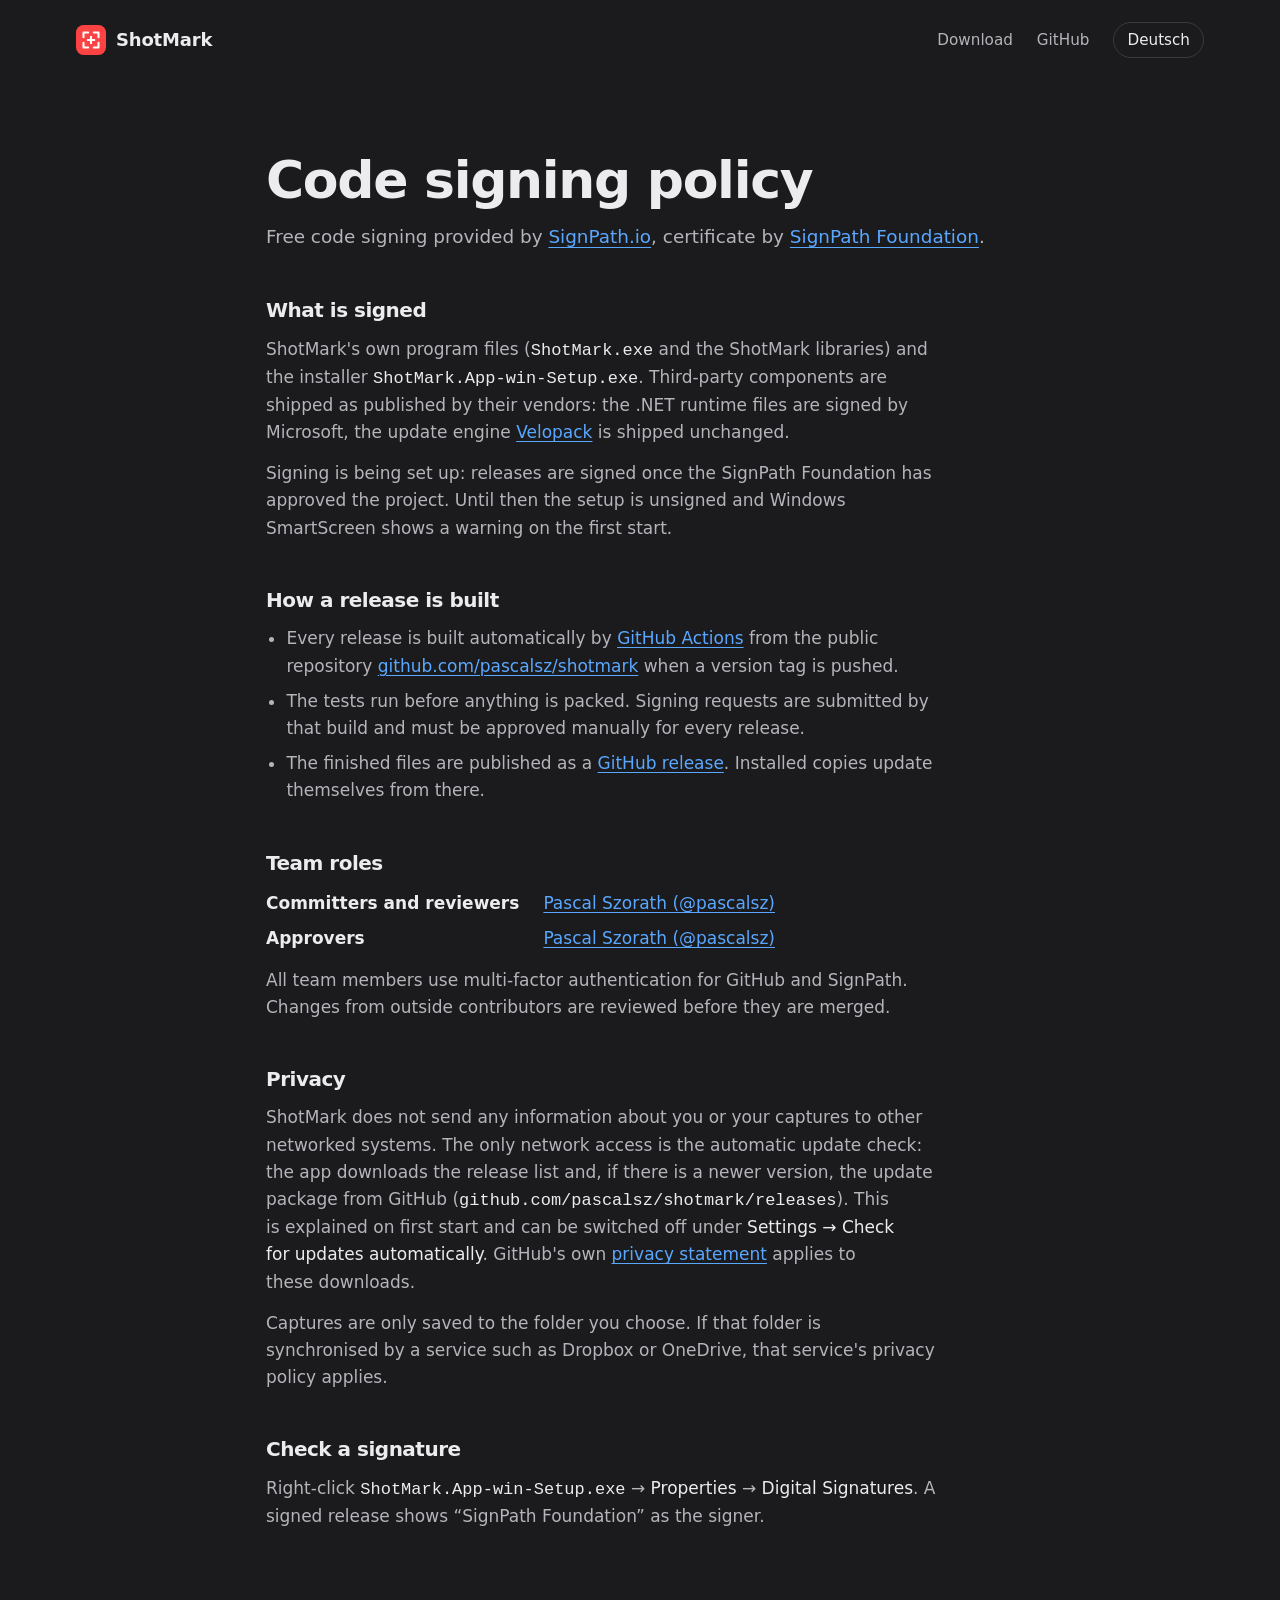
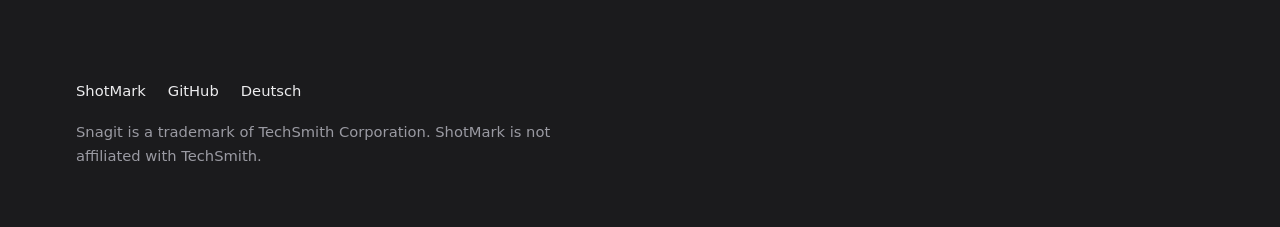
==== site/code-signing/index.html @ 4e8132b8 "feat(site): code signing policy page (en/de), linked from home and download Prepares the SignPath Fo" ====
<!doctype html>
<html lang="en">
<head>
  <meta charset="utf-8">
  <meta name="viewport" content="width=device-width, initial-scale=1">
  <title>Code signing policy – ShotMark</title>
  <meta name="description" content="How ShotMark releases are built and code-signed, who approves them, and what the app sends over the network.">
  <link rel="canonical" href="https://pascalsz.github.io/shotmark/code-signing/">
  <link rel="alternate" hreflang="en" href="https://pascalsz.github.io/shotmark/code-signing/">
  <link rel="alternate" hreflang="de" href="https://pascalsz.github.io/shotmark/de/code-signing/">
  <link rel="alternate" hreflang="x-default" href="https://pascalsz.github.io/shotmark/code-signing/">
  <meta name="theme-color" content="#1b1b1d">
  <link rel="icon" href="../favicon.ico" sizes="any">
  <link rel="stylesheet" href="../assets/style.css">
</head>
<body>
  <a class="skip" href="#main">Skip to content</a>

  <header class="site-header">
    <div class="wrap">
      <a class="brand" href="../" aria-label="ShotMark home">
        <svg viewBox="0 0 32 32" aria-hidden="true"><rect width="32" height="32" rx="8" fill="#fc4242"/><path d="M8 13V8h5M19 8h5v5M24 19v5h-5M13 24H8v-5M16 12.5v7M12.5 16h7" fill="none" stroke="#fff" stroke-width="2.2" stroke-linecap="round" stroke-linejoin="round"/></svg>
        ShotMark
      </a>
      <nav class="site-nav" aria-label="Main">
        <a href="../#download">Download</a>
        <a href="https://github.com/pascalsz/shotmark">GitHub</a>
        <a class="lang" href="../de/code-signing/" hreflang="de" lang="de">Deutsch</a>
      </nav>
    </div>
  </header>

  <main id="main" class="policy">
    <div class="wrap">
      <h1>Code signing policy</h1>
      <p class="policy-lede">Free code signing provided by <a href="https://about.signpath.io/">SignPath.io</a>, certificate by <a href="https://signpath.org/">SignPath Foundation</a>.</p>

      <section aria-labelledby="what">
        <h2 id="what">What is signed</h2>
        <p>ShotMark's own program files (<code>ShotMark.exe</code> and the ShotMark libraries) and the installer <code>ShotMark.App-win-Setup.exe</code>. Third-party components are shipped as published by their vendors: the .NET runtime files are signed by Microsoft, the update engine <a href="https://github.com/velopack/velopack">Velopack</a> is shipped unchanged.</p>
        <p>Signing is being set up: releases are signed once the SignPath Foundation has approved the project. Until then the setup is unsigned and Windows SmartScreen shows a warning on the first start.</p>
      </section>

      <section aria-labelledby="how">
        <h2 id="how">How a release is built</h2>
        <ul>
          <li>Every release is built automatically by <a href="https://github.com/pascalsz/shotmark/blob/main/.github/workflows/release.yml">GitHub Actions</a> from the public repository <a href="https://github.com/pascalsz/shotmark">github.com/pascalsz/shotmark</a> when a version tag is pushed.</li>
          <li>The tests run before anything is packed. Signing requests are submitted by that build and must be approved manually for every release.</li>
          <li>The finished files are published as a <a href="https://github.com/pascalsz/shotmark/releases">GitHub release</a>. Installed copies update themselves from there.</li>
        </ul>
      </section>

      <section aria-labelledby="team">
        <h2 id="team">Team roles</h2>
        <dl class="roles">
          <dt>Committers and reviewers</dt><dd><a href="https://github.com/pascalsz">Pascal Szorath (@pascalsz)</a></dd>
          <dt>Approvers</dt><dd><a href="https://github.com/pascalsz">Pascal Szorath (@pascalsz)</a></dd>
        </dl>
        <p>All team members use multi-factor authentication for GitHub and SignPath. Changes from outside contributors are reviewed before they are merged.</p>
      </section>

      <section aria-labelledby="privacy">
        <h2 id="privacy">Privacy</h2>
        <p>ShotMark does not send any information about you or your captures to other networked systems. The only network access is the automatic update check: the app downloads the release list and, if there is a newer version, the update package from GitHub (<code>github.com/pascalsz/shotmark/releases</code>). This is explained on first start and can be switched off under <em>Settings → Check for updates automatically</em>. GitHub's own <a href="https://docs.github.com/en/site-policy/privacy-policies/github-general-privacy-statement">privacy statement</a> applies to these downloads.</p>
        <p>Captures are only saved to the folder you choose. If that folder is synchronised by a service such as Dropbox or OneDrive, that service's privacy policy applies.</p>
      </section>

      <section aria-labelledby="verify">
        <h2 id="verify">Check a signature</h2>
        <p>Right-click <code>ShotMark.App-win-Setup.exe</code> → <em>Properties</em> → <em>Digital Signatures</em>. A signed release shows “SignPath Foundation” as the signer.</p>
      </section>
    </div>
  </main>

  <footer class="site-footer">
    <div class="wrap">
      <div>
        <div class="footer-links">
          <a href="../">ShotMark</a>
          <a href="https://github.com/pascalsz/shotmark">GitHub</a>
          <a href="../de/code-signing/" hreflang="de" lang="de">Deutsch</a>
        </div>
        <p>Snagit is a trademark of TechSmith Corporation. ShotMark is not affiliated with TechSmith.</p>
      </div>
    </div>
  </footer>
</body>
</html>
---- site/assets/style.css ----
/* ShotMark project site – the page is marked up the way ShotMark marks up a capture. */

:root {
  --ground: #1b1b1d;
  --ground-deep: #141416;
  --panel: #232326;
  --raise: #2a2a2e;
  --line: #3a3a40;
  --text: #ececee;
  --dim: #b4b4bb;
  --faint: #9a9aa2;
  --mark: #fc4242;
  --mark-text: #ff6b6b;
  --ok: #3dbe5c;
  --link: #5aa7ff;
  --button: #1f6fe0;
  --button-hover: #1a5fc4;
  --gutter: clamp(20px, 5vw, 56px);
  --measure: 62ch;
  --display: "Segoe UI Variable Display", "Segoe UI", system-ui, -apple-system, "Helvetica Neue", sans-serif;
  --body: "Segoe UI Variable Text", "Segoe UI", system-ui, -apple-system, "Helvetica Neue", sans-serif;
  --mark-shadow: drop-shadow(1px 2px 1px rgb(0 0 0 / 0.16)) drop-shadow(2px 3px 2px rgb(0 0 0 / 0.12)) drop-shadow(3px 4px 3px rgb(0 0 0 / 0.08));
  color-scheme: dark;
}

*,
*::before,
*::after { box-sizing: border-box; }

html {
  background: var(--ground);
  scroll-behavior: smooth;
  scroll-padding-top: 24px;
  -webkit-text-size-adjust: 100%;
  scrollbar-color: var(--line) var(--ground-deep);
}

body {
  margin: 0;
  color: var(--text);
  font: 400 1.0625rem/1.6 var(--body);
  -webkit-font-smoothing: antialiased;
  overflow-x: clip;
}

::selection { background: rgb(252 66 66 / 0.35); color: #fff; }

img, svg { display: block; max-width: 100%; }
img { height: auto; }

a { color: var(--link); text-underline-offset: 0.2em; text-decoration-thickness: 1px; }
a:not(.button):not(.skip):hover { color: #8cc2ff; }

:focus-visible {
  outline: 2px solid var(--link);
  outline-offset: 3px;
  border-radius: 4px;
}

h1, h2, h3 {
  font-family: var(--display);
  line-height: 1.08;
  letter-spacing: -0.025em;
  text-wrap: balance;
  margin: 0;
}

h2 { font-size: clamp(2rem, 4.2vw, 3.25rem); font-weight: 700; }
h3 { font-size: 1.25rem; font-weight: 650; letter-spacing: -0.01em; }

p { margin: 0; text-wrap: pretty; }

kbd {
  display: inline-block;
  min-width: 1.9em;
  padding: 0.12em 0.5em 0.18em;
  border: 1px solid var(--line);
  border-bottom-width: 3px;
  border-radius: 6px;
  background: var(--raise);
  color: var(--text);
  font: 600 0.82em/1.4 var(--body);
  text-align: center;
  white-space: nowrap;
}

.skip {
  position: absolute;
  left: var(--gutter);
  top: -60px;
  padding: 10px 14px;
  background: var(--button);
  color: #fff;
  border-radius: 8px;
  z-index: 10;
}
.skip:focus { top: 12px; }
.skip:hover { color: #fff; }

.wrap {
  width: 100%;
  max-width: 1240px;
  margin-inline: auto;
  padding-inline: var(--gutter);
}

/* ---------- header ---------- */

.site-header { padding-block: 22px; }
.site-header .wrap { display: flex; align-items: center; gap: 28px; }

.brand {
  display: inline-flex;
  align-items: center;
  gap: 10px;
  color: var(--text);
  font: 700 1.125rem/1 var(--display);
  letter-spacing: -0.01em;
  text-decoration: none;
  margin-right: auto;
}
.brand:hover { color: var(--text); }
.brand svg { width: 30px; height: 30px; }

.site-nav { display: flex; align-items: center; gap: 24px; }
.site-nav a {
  color: var(--dim);
  font-size: 0.95rem;
  text-decoration: none;
  padding-block: 6px;
}
.site-nav a:hover { color: var(--text); }
.site-nav .lang {
  color: var(--text);
  border: 1px solid var(--line);
  border-radius: 999px;
  padding: 5px 13px;
}
.site-nav .lang:hover { border-color: var(--faint); }

/* ---------- buttons ---------- */

.actions { display: flex; flex-wrap: wrap; align-items: center; gap: 12px 18px; }

.button {
  display: inline-flex;
  align-items: center;
  gap: 10px;
  min-height: 48px;
  padding: 12px 22px;
  border-radius: 10px;
  background: var(--button);
  color: #fff;
  font: 600 1.0625rem/1.2 var(--body);
  text-decoration: none;
  box-shadow: 0 1px 0 rgb(255 255 255 / 0.18) inset, 0 6px 14px -6px rgb(0 0 0 / 0.6);
  transition: background-color 160ms ease-out, transform 160ms ease-out;
}
.button:hover { background: var(--button-hover); color: #fff; }
.button:active { transform: translateY(1px); }
.button svg { width: 20px; height: 20px; flex: none; }
.button.big { min-height: 58px; padding: 15px 28px; font-size: 1.15rem; border-radius: 12px; }

.text-link {
  display: inline-flex;
  align-items: center;
  gap: 8px;
  min-height: 44px;
  color: var(--text);
  font-weight: 600;
  text-decoration: none;
}
.text-link:hover { color: var(--text); text-decoration: underline; }
.text-link svg { width: 18px; height: 18px; }

/* ---------- marks (the app's annotation shapes) ---------- */

.mark-box {
  position: relative;
  display: inline-block;
  padding: 0 0.12em;
  margin: 0 -0.04em;
}
.mark-box > svg:first-of-type {
  position: absolute;
  inset: -0.06em -0.12em -0.02em;
  width: calc(100% + 0.24em);
  height: calc(100% + 0.08em);
  max-width: none; /* the global svg { max-width: 100% } would clip the overhang */
  overflow: visible;
  pointer-events: none;
  filter: var(--mark-shadow);
}
.mark-box rect {
  fill: none;
  stroke: var(--mark);
  stroke-width: 4;
  stroke-linejoin: miter;
  vector-effect: non-scaling-stroke;
}

.mark-arrow { overflow: visible; filter: var(--mark-shadow); pointer-events: none; }
.mark-arrow path { fill: none; stroke: var(--mark); stroke-width: 7; stroke-linecap: butt; }

.mark-check, .mark-cross { flex: none; overflow: visible; filter: var(--mark-shadow); }
.mark-check path, .mark-cross path { fill: none; stroke-linecap: round; stroke-linejoin: round; }
.mark-check path { stroke: var(--ok); stroke-width: 3.4; }
.mark-cross path { stroke: var(--mark); stroke-width: 3.1; }

.mark-blur {
  color: transparent;
  border-radius: 2px;
  background-color: #6e6e76;
  background-image:
    linear-gradient(90deg, rgb(255 255 255 / 0.22) 50%, transparent 50%),
    linear-gradient(rgb(0 0 0 / 0.18) 50%, transparent 50%);
  background-size: 0.62em 0.62em, 0.62em 0.62em;
  -webkit-box-decoration-break: clone;
  box-decoration-break: clone;
  padding: 0 0.1em;
}

/* Frame annotation laid over a screenshot, positioned in % of the image */
.shot { position: relative; }
.shot-mark {
  position: absolute;
  left: var(--x); top: var(--y); width: var(--w); height: var(--h);
  pointer-events: none;
}
.shot-mark svg { position: absolute; inset: 0; width: 100%; height: 100%; overflow: visible; filter: var(--mark-shadow); }
.shot-mark rect { fill: none; stroke: var(--mark); stroke-width: 4; vector-effect: non-scaling-stroke; }
.shot-mark span {
  position: absolute;
  bottom: calc(100% + 10px);
  left: 0;
  color: var(--mark-text);
  font: 700 clamp(0.95rem, 1.6vw, 1.35rem)/1.1 var(--display);
  white-space: nowrap;
  text-shadow: 1px 2px 2px rgb(0 0 0 / 0.5);
}
.shot-mark.label-right span { left: auto; right: 0; }
.shot-mark.label-side span { left: calc(100% + 12px); bottom: auto; top: 50%; transform: translateY(-50%); }

/* Draw-in: the marks are complete without JS; with JS they draw themselves once on entering the view */
/* site.js measures every mark (--len) and gives frames a pixel viewBox; without it the strokes are plain and complete */
.js .is-sized rect { vector-effect: none; }
.js [data-draw] { stroke-dasharray: var(--len); stroke-dashoffset: var(--len); }
.js .is-drawn [data-draw] { stroke-dashoffset: 0; transition: stroke-dashoffset 700ms cubic-bezier(0.22, 1, 0.36, 1) var(--delay, 0ms); }

@media (prefers-reduced-motion: reduce) {
  html { scroll-behavior: auto; }
  .js [data-draw], .js .is-drawn [data-draw] { stroke-dashoffset: 0; transition: none; }
  .button { transition: none; }
}

/* ---------- hero ---------- */

.hero { padding-block: clamp(36px, 7vw, 92px) 0; }
.hero-text { position: relative; max-width: 760px; }

.hero h1 {
  font-size: clamp(3rem, 8.4vw, 6rem);
  font-weight: 750;
  letter-spacing: -0.035em;
  line-height: 1.02;
}
/* room after the frame so the full stop sits outside it */
.hero h1 .mark-box { padding-right: calc(0.12em + 0.035em); margin-right: calc(0.12em + 6px); }
.hero h1 .mark-box > svg:first-of-type { inset: -0.02em -0.12em 0.02em; }

/* the arrow hangs off the framed word: it points at the frame from the right, above the full stop */
.hero .mark-box > .mark-arrow {
  position: absolute;
  inset: auto;
  top: 0.04em;
  left: calc(100% + 0.12em + 4px);
  width: 1.6em;
  height: 0.8em;
}
.mark-arrow .head { fill: var(--mark); stroke: none; }
/* The head appears once its shaft has drawn; without site.js --head stays unset and the head is simply there */
.js .mark-arrow .head { fill-opacity: var(--head, 1); }
.js .is-drawn .mark-arrow .head { fill-opacity: 1; transition: fill-opacity 160ms ease-out var(--delay, 0ms); }

.hero .lede {
  margin-top: 26px;
  max-width: 34ch;
  color: var(--dim);
  font-size: clamp(1.15rem, 1.9vw, 1.4rem);
  line-height: 1.5;
}
.hero .actions { margin-top: 34px; }

.facts {
  display: flex;
  flex-wrap: wrap;
  gap: 10px 26px;
  margin: 26px 0 0;
  padding: 0;
  list-style: none;
  color: var(--dim);
  font-size: 0.98rem;
}
.facts li { display: inline-flex; align-items: center; gap: 8px; }
.facts .mark-check { width: 20px; height: 20px; }

.window {
  margin-top: clamp(48px, 7vw, 84px);
  border: 1px solid var(--line);
  border-radius: 10px;
  background: var(--panel);
  overflow: hidden;
  box-shadow: 0 40px 80px -40px rgb(0 0 0 / 0.85), 0 2px 0 rgb(255 255 255 / 0.04) inset;
}
.window-bar {
  display: flex;
  align-items: center;
  gap: 10px;
  height: 36px;
  padding-inline: 14px;
  background: var(--raise);
  border-bottom: 1px solid var(--line);
  color: var(--dim);
  font-size: 0.8rem;
}
.window-bar svg { width: 16px; height: 16px; }
.window-bar .controls { margin-left: auto; display: flex; gap: 22px; }
.window-bar .controls svg { width: 12px; height: 12px; stroke: var(--faint); fill: none; stroke-width: 1.2; }

/* ---------- sections ---------- */

.section { padding-block: clamp(72px, 11vw, 140px) 0; }
.section-head { max-width: 760px; }
.section-head p { margin-top: 18px; color: var(--dim); font-size: 1.15rem; max-width: var(--measure); }

.split {
  display: grid;
  grid-template-columns: minmax(0, 5fr) minmax(0, 7fr);
  gap: clamp(32px, 5vw, 72px);
  align-items: center;
  margin-top: clamp(36px, 5vw, 56px);
}
.split.flip { grid-template-columns: minmax(0, 7fr) minmax(0, 5fr); }
.split.flip > :first-child { order: 2; }

.shot img, .stack img {
  border-radius: 10px;
  border: 1px solid var(--line);
  box-shadow: 0 30px 60px -36px rgb(0 0 0 / 0.9);
}

/* steps */
.steps { margin: 0; padding: 0; list-style: none; counter-reset: step; display: grid; gap: 30px; }
.steps li { display: grid; grid-template-columns: 44px 1fr; gap: 2px 18px; counter-increment: step; }
.steps li::before {
  content: counter(step);
  grid-row: span 2;
  display: grid;
  place-items: center;
  width: 44px;
  height: 44px;
  border: 2px solid var(--mark);
  color: var(--text);
  font: 700 1.15rem/1 var(--display);
}
.steps h3 { align-self: center; }
.steps p { color: var(--dim); }
.saved {
  display: inline-flex;
  align-items: center;
  gap: 10px;
  margin-top: 30px;
  color: var(--text);
  font-weight: 600;
}
.saved .mark-check { width: 22px; height: 22px; }

/* tools */
.tools {
  display: grid;
  grid-template-columns: repeat(auto-fill, minmax(min(100%, 320px), 1fr));
  gap: 0 clamp(24px, 4vw, 56px);
  margin: clamp(36px, 5vw, 56px) 0 0;
  padding: 0;
  list-style: none;
  border-top: 1px solid var(--line);
}
.tools li {
  display: grid;
  grid-template-columns: 28px 1fr auto;
  gap: 4px 16px;
  align-items: start;
  padding: 22px 0;
  border-bottom: 1px solid var(--line);
}
.tools .icon { width: 26px; height: 26px; margin-top: 1px; fill: none; stroke: var(--text); stroke-width: 1.6; stroke-linecap: round; stroke-linejoin: round; }
.tools .icon.filled { fill: var(--text); stroke: none; }
.tools h3 { font-size: 1.1rem; }
.tools p { grid-column: 2 / 4; color: var(--dim); font-size: 0.98rem; }
.tools kbd { justify-self: end; }
.demo-line {
  margin-top: 34px;
  color: var(--dim);
  font-size: 1.15rem;
  max-width: var(--measure);
}
.demo-line strong { color: var(--text); font-weight: 600; }

/* more */
.stack { position: relative; padding-bottom: clamp(40px, 6vw, 70px); }
.stack .over {
  position: absolute;
  right: clamp(-12px, -1vw, 0px);
  bottom: 0;
  width: min(42%, 320px);
  /* transparent PNG with the panel's own shadow: no frame of its own */
  border: 0;
  border-radius: 0;
  box-shadow: none;
}
.feature-list { margin: 0; padding: 0; list-style: none; display: grid; gap: 28px; }
.feature-list li { display: grid; grid-template-columns: 24px 1fr; gap: 4px 14px; }
.feature-list .mark-check { width: 22px; height: 22px; margin-top: 2px; grid-row: span 2; }
.feature-list p { color: var(--dim); }

/* why */
.why-text { max-width: var(--measure); margin-top: 22px; color: var(--dim); font-size: 1.2rem; line-height: 1.55; }
.why-text strong { color: var(--text); font-weight: 600; }
.facts.big {
  margin-top: 40px;
  display: grid;
  grid-template-columns: repeat(auto-fill, minmax(min(100%, 280px), 1fr));
  gap: 18px 40px;
  color: var(--text);
  font-size: 1.08rem;
}
.facts.big .mark-check { width: 24px; height: 24px; }

/* download */
.download {
  margin-top: clamp(72px, 11vw, 140px);
  padding-block: clamp(64px, 9vw, 112px);
  background: var(--ground-deep);
  border-top: 1px solid var(--line);
  border-bottom: 1px solid var(--line);
}
.download .wrap { display: grid; grid-template-columns: minmax(0, 6fr) minmax(0, 5fr); gap: clamp(36px, 6vw, 88px); align-items: start; }
.download h2 { margin-bottom: 20px; }
.download .requirements { color: var(--dim); margin-top: 22px; }
.download .more-links { display: flex; flex-wrap: wrap; gap: 4px 26px; margin-top: 18px; }
.download .more-links a { font-size: 0.98rem; min-height: 44px; display: inline-flex; align-items: center; }

.smartscreen {
  border: 1px solid var(--line);
  border-radius: 12px;
  background: var(--panel);
  padding: 26px 28px;
}
.smartscreen h3 { font-size: 1.1rem; }
.smartscreen p { margin-top: 10px; color: var(--dim); font-size: 0.98rem; }
.smartscreen ol { margin: 14px 0 0; padding-left: 1.3em; color: var(--text); }
.smartscreen li + li { margin-top: 6px; }
.smartscreen .quote { color: var(--text); }

/* code signing policy */
.policy { padding-block: clamp(32px, 6vw, 72px) clamp(48px, 8vw, 96px); }
.policy .wrap { max-width: 860px; }
.policy h1 { font-size: clamp(2rem, 4.2vw, 3.25rem); font-weight: 700; } /* Headline step */
.policy-lede { margin-top: 18px; color: var(--dim); font-size: 1.15rem; max-width: var(--measure); } /* section-intro step */
.policy section { margin-top: 48px; }
.policy h2 { font-size: 1.25rem; } /* Title step */
.policy p, .policy ul { margin-top: 14px; color: var(--dim); max-width: var(--measure); }
.policy ul { padding-left: 1.2em; }
.policy li + li { margin-top: 8px; }
.policy code { color: var(--text); overflow-wrap: anywhere; }
.policy em { color: var(--text); font-style: normal; }
.roles { display: grid; grid-template-columns: max-content 1fr; gap: 8px 24px; margin: 16px 0 0; }
.roles dt { color: var(--text); font-weight: 600; }
.roles dd { margin: 0; }

/* footer */
.site-footer { padding-block: 48px 64px; color: var(--faint); font-size: 0.92rem; }
.site-footer .wrap { display: grid; grid-template-columns: minmax(0, 1fr) minmax(0, 1fr); gap: 28px 64px; }
.site-footer p + p { margin-top: 10px; }
.site-footer a { color: var(--dim); }
.site-footer a:hover { color: var(--text); }
.footer-links { display: flex; flex-wrap: wrap; gap: 4px 22px; margin-bottom: 14px; }
.footer-links a { color: var(--text); text-decoration: none; min-height: 32px; display: inline-flex; align-items: center; }
.footer-links a:hover { text-decoration: underline; }

/* ---------- responsive ---------- */

@media (max-width: 880px) {
  .split, .split.flip, .download .wrap, .site-footer .wrap { grid-template-columns: minmax(0, 1fr); }
  .roles { grid-template-columns: minmax(0, 1fr); gap: 2px; }
  .roles dd + dt { margin-top: 10px; }
  .split.flip > :first-child { order: 0; }
  .site-nav a:not(.lang) { display: none; }
}

@media (max-width: 560px) {
  body { font-size: 1rem; }
  .shot-mark span { font-size: 0.8rem; bottom: calc(100% + 6px); }
  .hero .mark-box > .mark-arrow { width: 0.8em; height: 0.4em; top: 0.16em; }
  .window-bar { height: 30px; }
  .window-bar .controls { gap: 14px; }
  .tools li { grid-template-columns: 24px 1fr auto; }
  .actions .button { width: 100%; justify-content: center; }
  .smartscreen { padding: 22px 20px; }
}
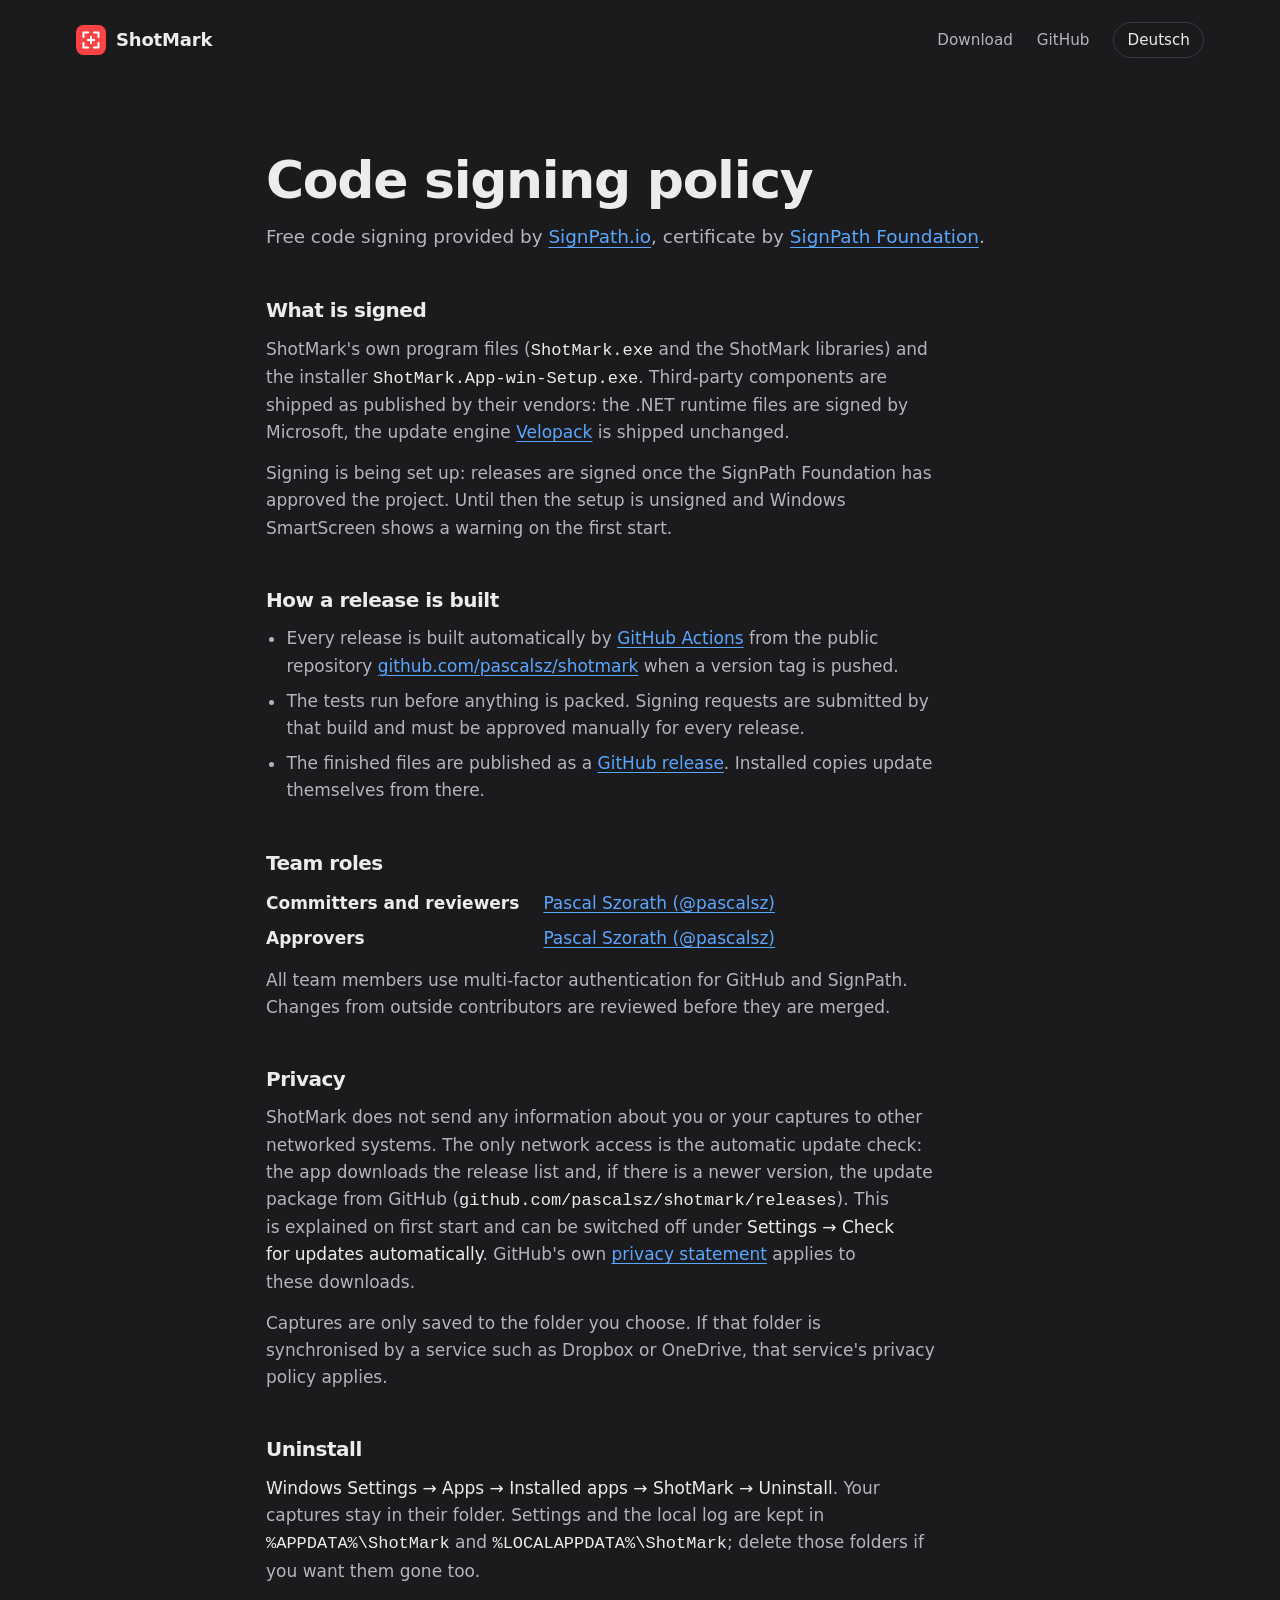
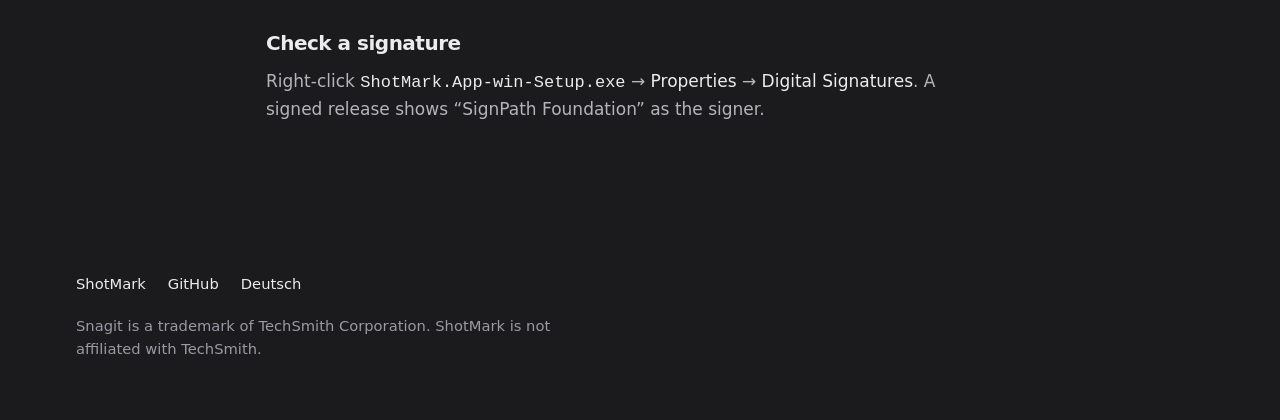
==== commit b038b6c7: "ci(release): optional SignPath signing of own binaries and setup publish.ps1 gets -Step Build|Pack s" ====
--- a/site/code-signing/index.html
+++ b/site/code-signing/index.html
@@ -65,6 +65,11 @@
         <p>Captures are only saved to the folder you choose. If that folder is synchronised by a service such as Dropbox or OneDrive, that service's privacy policy applies.</p>
       </section>
 
+      <section aria-labelledby="uninstall">
+        <h2 id="uninstall">Uninstall</h2>
+        <p><em>Windows Settings → Apps → Installed apps → ShotMark → Uninstall</em>. Your captures stay in their folder. Settings and the local log are kept in <code>%APPDATA%\ShotMark</code> and <code>%LOCALAPPDATA%\ShotMark</code>; delete those folders if you want them gone too.</p>
+      </section>
+
       <section aria-labelledby="verify">
         <h2 id="verify">Check a signature</h2>
         <p>Right-click <code>ShotMark.App-win-Setup.exe</code> → <em>Properties</em> → <em>Digital Signatures</em>. A signed release shows “SignPath Foundation” as the signer.</p>
